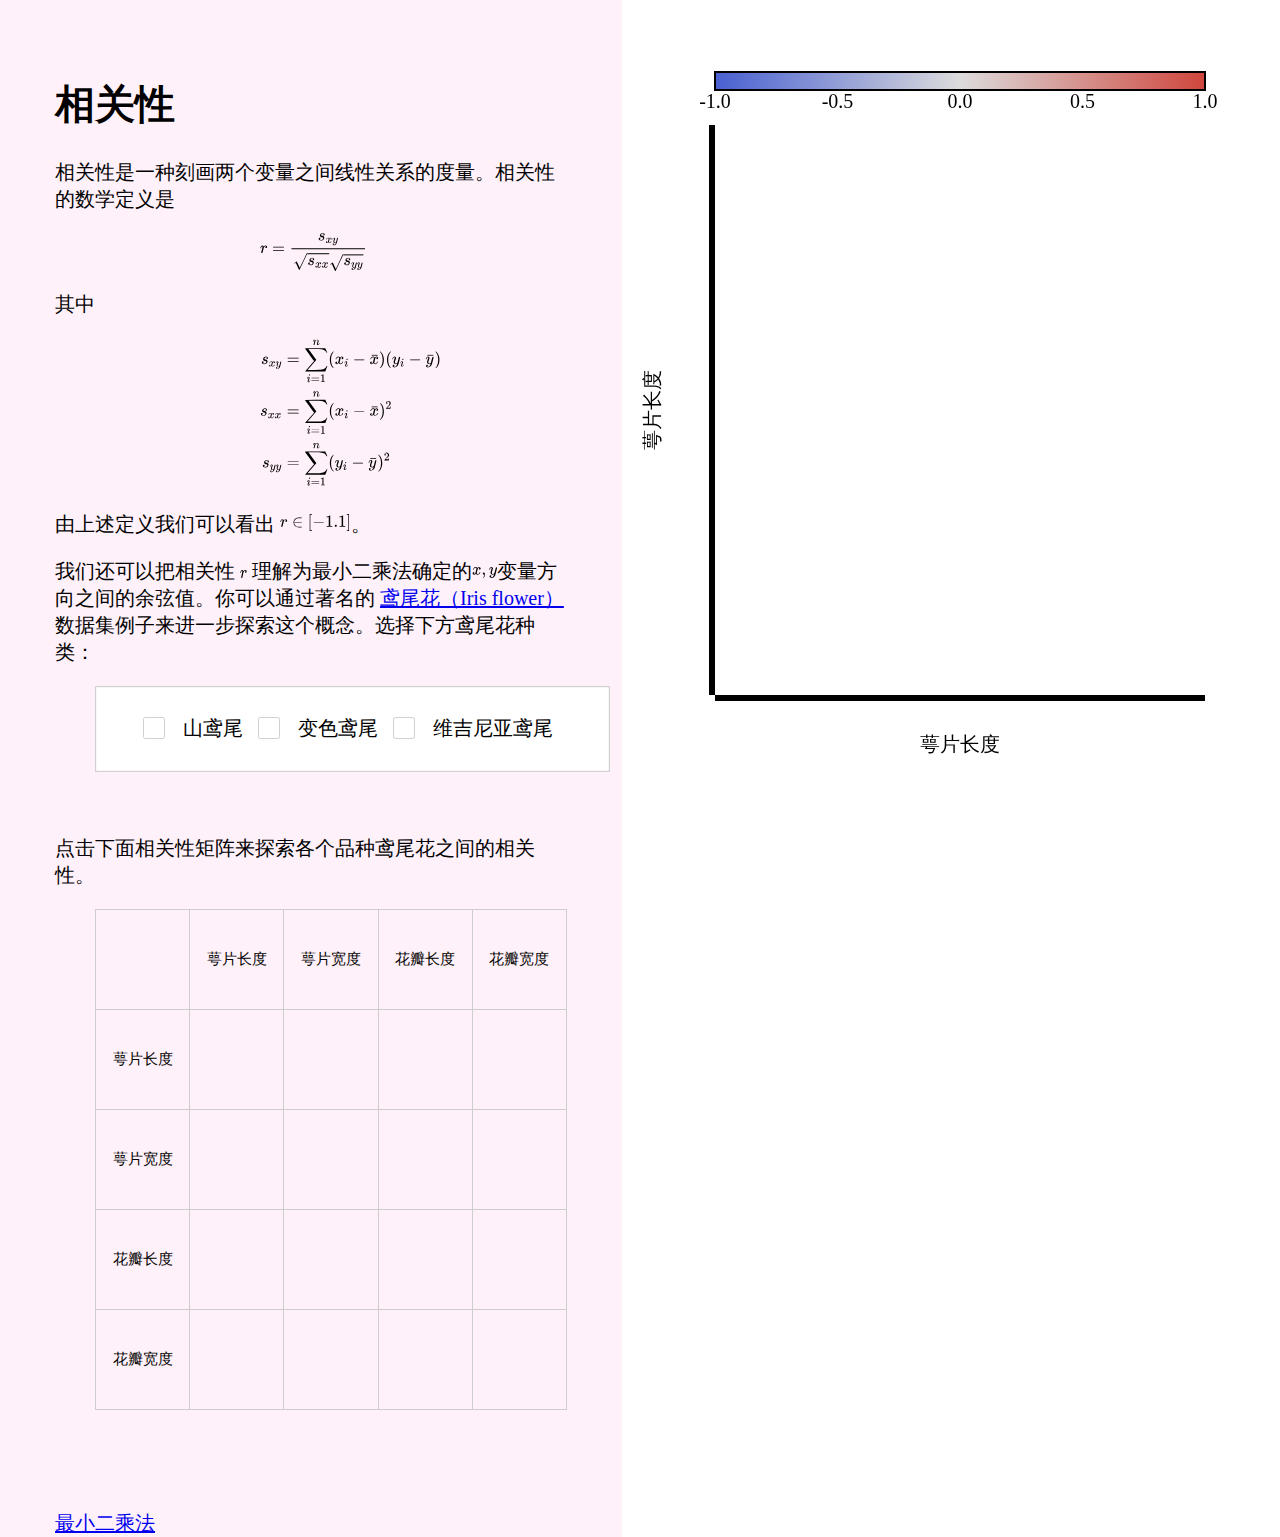
==== index.html @ 07a54c45 "sssdl" ====
<html>

<head>
    <title>回归分析</title>
    <script src="./js/d3.min.js"></script>
    <script src="./js/jquery.min.js"></script>
    <script src="./js/jquery-ui.js"></script>
    <script src="./js/jstat.min.js"></script>
    <script src="./js/data.js"></script>
    <script src="./js/d3.tip.v0.6.3.js"></script>

</head>

</style>
<link href="./css/regression.css" rel="stylesheet" type="text/css" />

<body >
    <div id='left' class="text">
        <div id="reminder" style="position: absolute;left: 73%;top: 20px;"><b>请使用横屏观看</b></div>
        <div>
            <h1>相关性</h1>
              <p>相关性是一种刻画两个变量之间线性关系的度量。相关性的数学定义是</p>
            <img src="[data-uri]">
          
            <p>
                其中
            </p>
                <span >
                   <img src='[data-uri]'>
         
                </span>
                <br>  <br>
                由上述定义我们可以看出
                <img style="margin-left: 0;" src="[data-uri]">。
           
            <p>我们还可以把相关性
                <img style="margin-left: 0;" src='[data-uri]'>
                理解为最小二乘法确定的<img style="margin-left: 0;" src='[data-uri]'>变量方向之间的余弦值。你可以通过著名的
                <a href="https://www.knowpia.cn/pages/%E9%B8%A2%E5%B0%BE%E8%8A%B1%E5%8D%89%E6%95%B0%E6%8D%AE%E9%9B%86">鸢尾花（Iris flower）</a>数据集例子来进一步探索这个概念。选择下方鸢尾花种类：</p>

            <div class="interactive-wrapper">
                <form id="data_corr" onchange="data_set(this)" class="form-board">
                    <label class="form-check">山鸢尾
                        <input type="checkbox" name="correlation" value="setosa">
                        <span class="checkbox-mark"></span>
                    </label>

                    <label class="form-check">变色鸢尾
                        <input type="checkbox" name="correlation" value="versicolor">
                        <span class="checkbox-mark"></span>
                    </label>

                    <label class="form-check">维吉尼亚鸢尾
                        <input type="checkbox" name="correlation" value="virginica">
                        <span class="checkbox-mark"></span>
                    </label>

                </form>
            </div>
            <br>
            <p>点击下面相关性矩阵来探索各个品种鸢尾花之间的相关性。</p>
            <div>
                <table id="table_corr" >

                    <tbody>
                        <tr>
                            <td></td>
                            <td>萼片长度</td>
                            <td>萼片宽度</td>
                            <td>花瓣长度</td>
                            <td>花瓣宽度</td>
                        </tr>
                        <tr>
                            <td>萼片长度</td>
                            <td></td>
                            <td></td>
                            <td></td>
                            <td></td>
                        </tr>
                        <tr>
                            <td>萼片宽度</td>
                            <td></td>
                            <td></td>
                            <td></td>
                            <td></td>
                        </tr>
                        <tr>
                            <td>花瓣长度</td>
                            <td></td>
                            <td></td>
                            <td></td>
                            <td></td>
                        </tr>
                        <tr>
                            <td>花瓣宽度</td>
                            <td></td>
                            <td></td>
                            <td></td>
                            <td></td>
                        </tr>
                    </tbody>
                </table>
            </div>
        </div>
              
        <div style="clear: both;"><a  href="./html/2.OLS.html">最小二乘法</a></div>
        
    </div>

    <div class="svgdiv">
        <div id="svgCorr" style="height: 100%;" >
           

        </div>
      </div>

  
       
        
</body>
<script src="./js/regression.js"></script>

</html>
---- css/regression.css ----
body{
    font-size: 20px;
    width: 100%;margin: 0;
}
.text{
    float: left;width: 40%;padding-right: 55px;background: #FFF1F9;padding-left: 55px;padding-top: 50px;
}
.cbox {
    float: left;
}

#table_corr {
    font-size: 12px;
    cursor: pointer;
    float: left;
    text-align: center;
    margin-left: 40px;
    font-size: 15px;
}
.data {
    fill: #3987BD;
    cursor: pointer;
}

table {
    border-collapse: collapse;
    margin-bottom: 100px;
}

td {
    height: 100px;
    width: 100px;
}

table, td {
    border: 1px solid #CDCDCD;
}

.form-board {
    color: black;
    background-color: white;
    border: 1px solid #D0D0D0;
    box-shadow: inset 0px 0px 1px 0px #ABABAB;
    padding: 5%;
    width: 80%;
}

.form-check {
    position: relative;
    padding-left: 2em;
    padding-right: 0.5em;
    cursor: pointer;
    -webkit-user-select: none;
    -moz-user-select: none;
    -ms-user-select: none;
    user-select: none;
}

.form-check input {
    position: absolute;
    opacity: 0;
    cursor: pointer;
}

.checkbox-mark {
    position: absolute;
    top: 0;
    left: 0;
    height: 20px;
    width: 20px;
    background-color: rgba(255, 255, 255, 0.8);
    border: 1px solid #D0D0D0;
    border-radius: 10%;
}

.form-check:hover input~.checkbox-mark {
    background-color: #ccc;
}

.form-check input:checked~.checkbox-mark {
    background-color: white;
}

.checkbox-mark:after {
    content: "";
    position: absolute;
    display: none;
}

.form-check input:checked~.checkbox-mark:after {
    display: block;
}

.form-check .checkbox-mark:after {
    left: 6px;
    top: 2.5px;
    width: 5px;
    height: 10px;
    border: solid #64bdff;
    border-width: 0 3px 3px 0;
    -webkit-transform: rotate(45deg);
    -ms-transform: rotate(45deg);
    transform: rotate(45deg);
}

.interactive-wrapper {
    margin-left: 40px;
    display: block;
    text-align: center;
    width: 570px;
}  
img{
    margin-left: 40%;
}

.click { background-color: #fff; }
.hover { background-color:  #fff }

.hover_corr { opacity: 0.6 !important; }
.click_corr { border: 3px solid  #fff !important; }

.svgdiv{
    margin: 0 auto;
    float: left;
    width: 50%;
    padding-right: 10px;
    height: 80%;
    margin-top: 50px;
    margin-left: 0px;
    position: fixed;
    left: 50%;
}
#reminder{
    display: none;
}
@media screen and (max-width: 1200px) {
    html{
        width: 200%;
    }
    .svgdiv{
        position:fixed; 
        left: 45%;
        height: 800px;
        
        /* bottom: 20px; */
    } 

}
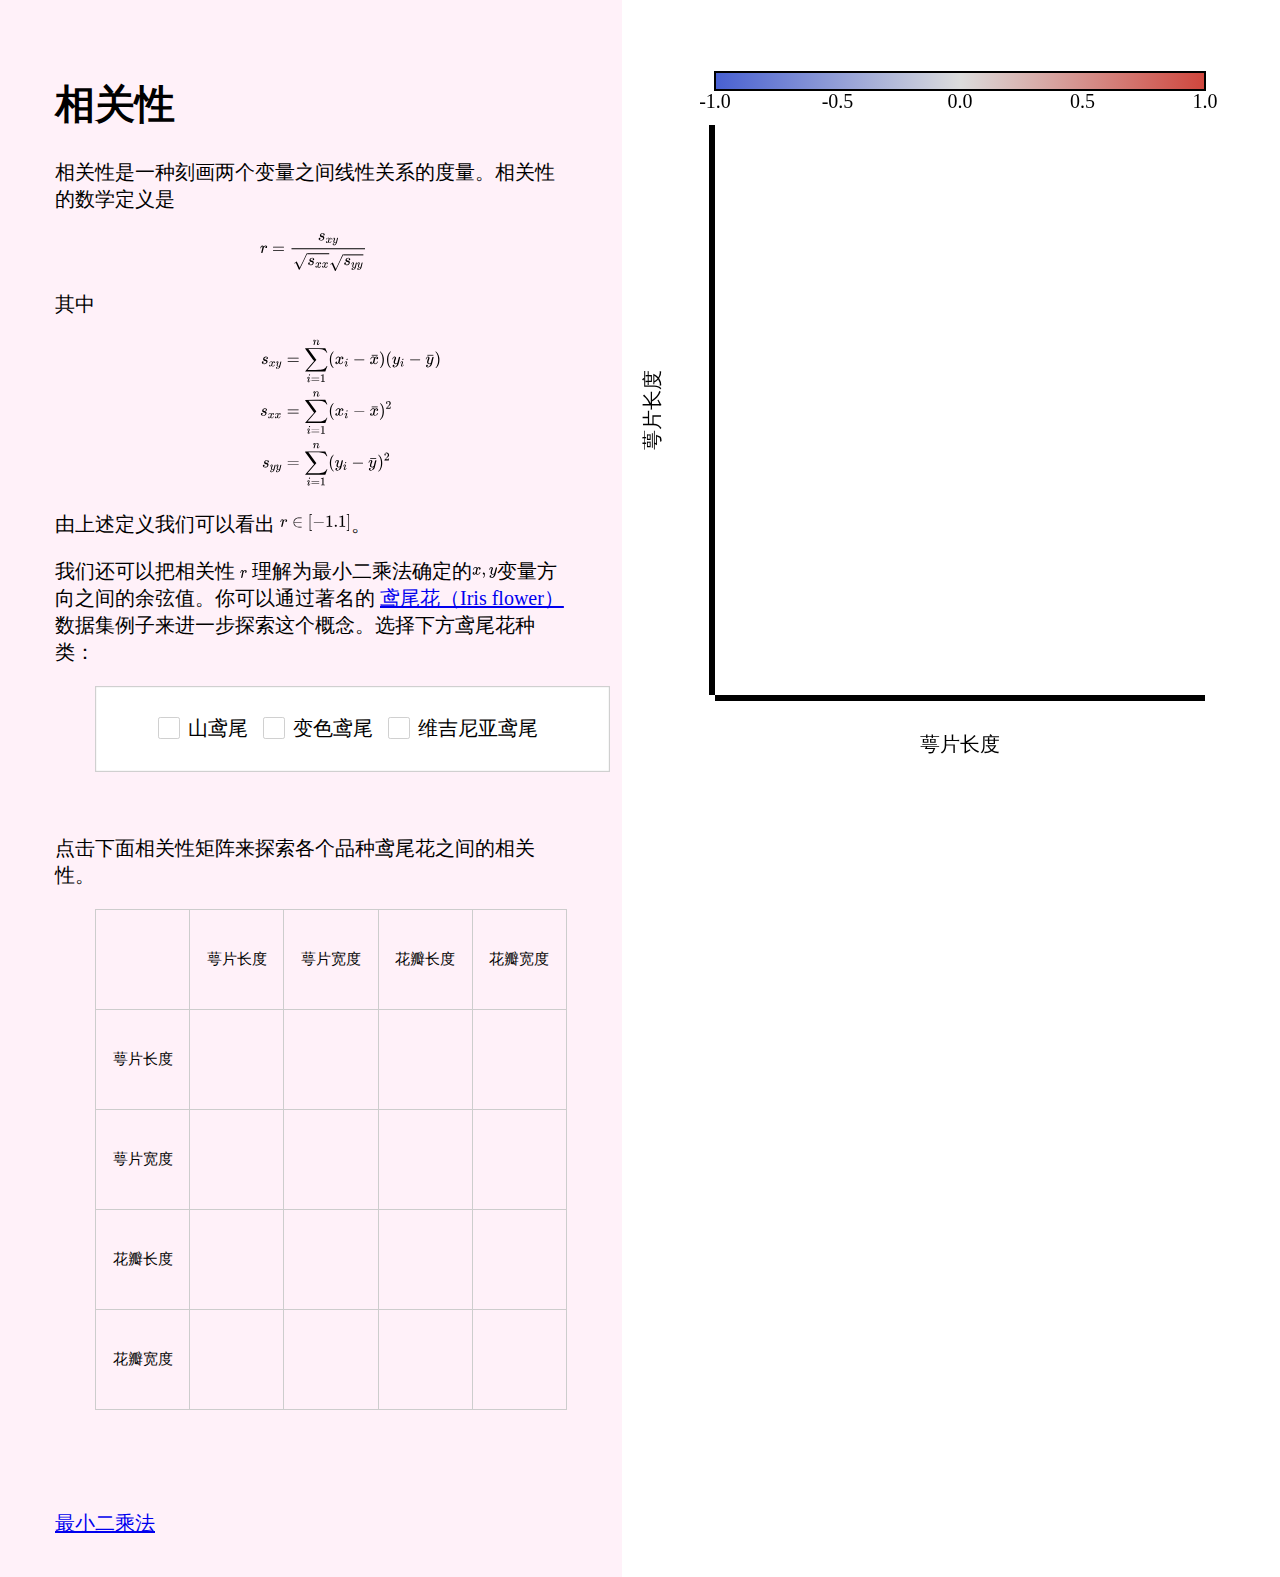
==== commit 6da57c51: "sssdl" ====
--- a/index.html
+++ b/index.html
@@ -16,7 +16,7 @@
 
 <body >
     <div id='left' class="text">
-        <div id="reminder" style="position: absolute;left: 73%;top: 20px;"><b>请使用横屏观看</b></div>
+        <div id="reminder" style="position: absolute;left: 30%;top: 20px;"><b>推荐请使用横屏观看</b></div>
         <div>
             <h1>相关性</h1>
               <p>相关性是一种刻画两个变量之间线性关系的度量。相关性的数学定义是</p>
@@ -103,12 +103,12 @@
             </div>
         </div>
               
-        <div style="clear: both;"><a  href="./html/2.OLS.html">最小二乘法</a></div>
+        <div style="clear: both;margin-bottom: 40px;"><a  href="./html/2.OLS.html">最小二乘法</a></div>
         
     </div>
 
     <div class="svgdiv">
-        <div id="svgCorr" style="height: 100%;" >
+        <div id="svgCorr">
            
 
         </div>
--- a/css/regression.css
+++ b/css/regression.css
@@ -1,10 +1,13 @@
 
 body{
     font-size: 20px;
-    width: 100%;margin: 0;
+    width: 100%;
+    margin: 0;
+    height: 100%;
 }
 .text{
-    float: left;width: 40%;padding-right: 55px;background: #FFF1F9;padding-left: 55px;padding-top: 50px;
+    float: left;width: 40%;
+    padding-right: 55px;background: #FFF1F9;padding-left: 55px;padding-top: 50px;
 }
 .cbox {
     float: left;
@@ -45,10 +48,12 @@
     padding: 5%;
     width: 80%;
 }
-
+#svgCorr{
+    height: 100%;
+}
 .form-check {
     position: relative;
-    padding-left: 2em;
+    padding-left: 1.5em;
     padding-right: 0.5em;
     cursor: pointer;
     -webkit-user-select: none;
@@ -121,29 +126,59 @@
 .click_corr { border: 3px solid  #fff !important; }
 
 .svgdiv{
-    margin: 0 auto;
+    position: fixed;
+    /* margin: 0 auto; */
     float: left;
     width: 50%;
     padding-right: 10px;
     height: 80%;
     margin-top: 50px;
     margin-left: 0px;
-    position: fixed;
     left: 50%;
 }
 #reminder{
     display: none;
 }
+html{
+    width: 100%;
+    height: 100%;
+}
+.show{
+    position:relative !important;
+    opacity: 1;
+    display: block;
+    left: 25% !important;
+    top: 120px !important;
+}
+.notshow{
+     opacity: 0;
+    display: none;
+}
 @media screen and (max-width: 1200px) {
     html{
-        width: 200%;
+        width: 100%;
+        height: 50%;
     }
+    /* .text{
+        width: 40%;
+    } */
     .svgdiv{
-        position:fixed; 
-        left: 45%;
-        height: 800px;
-        
-        /* bottom: 20px; */
+        position:fixed;
+        left: 52%; 
+        height: 500px;
     } 
+    #reminder{
+        display: block;
+    }
+    /* label{
+        float: left;
+    }*/
 
-}
+    .interactive-wrapper{
+       margin-left: 0;
+       width: 510px;
+    } 
+    .form-board{
+        padding-left: 10px;
+    }
+} 
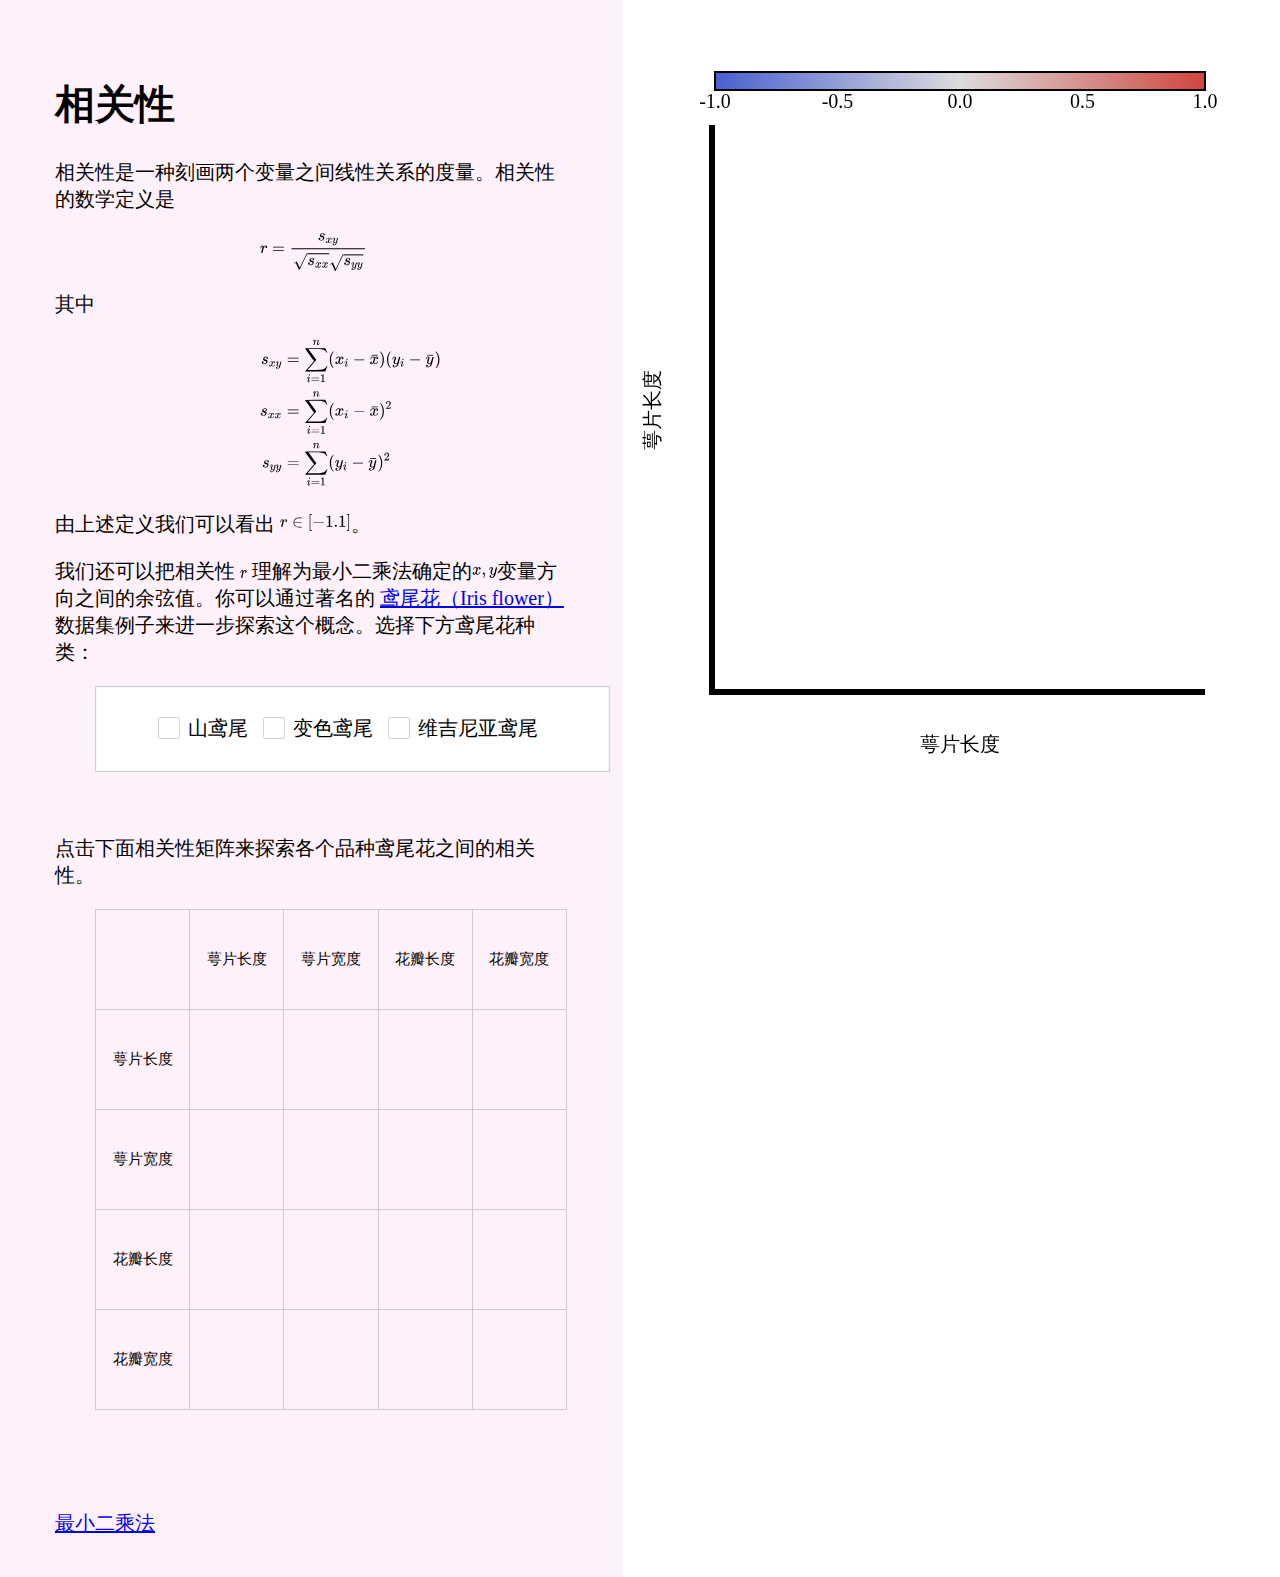
==== commit aef32113: "sssdl" ====
--- a/index.html
+++ b/index.html
@@ -13,10 +13,12 @@
 
 </style>
 <link href="./css/regression.css" rel="stylesheet" type="text/css" />
-
+<audio id="player" style="opacity: 0;">
+    <source id='asource' src="images/1.MP3" type="audio/mpeg"/>
+</audio>
 <body >
     <div id='left' class="text">
-        <div id="reminder" style="position: absolute;left: 30%;top: 20px;"><b>推荐请使用横屏观看</b></div>
+        <div id="reminder" style="position: absolute;top: 20px;"><b>推荐请使用横屏观看</b></div>
         <div>
             <h1>相关性</h1>
               <p>相关性是一种刻画两个变量之间线性关系的度量。相关性的数学定义是</p>
--- a/css/regression.css
+++ b/css/regression.css
@@ -138,6 +138,7 @@
 }
 #reminder{
     display: none;
+    left: 35%;
 }
 html{
     width: 100%;
@@ -155,25 +156,18 @@
     display: none;
 }
 @media screen and (max-width: 1200px) {
-    html{
-        width: 100%;
-        height: 50%;
-    }
-    /* .text{
-        width: 40%;
-    } */
+     /* .text{
+         font-size: 15px;
+     } */
     .svgdiv{
-        position:fixed;
-        left: 52%; 
-        height: 500px;
+        left: 52%;   
+        height: 350px;
+        margin-top: 0;
     } 
     #reminder{
         display: block;
+        left: 32%;   
     }
-    /* label{
-        float: left;
-    }*/
-
     .interactive-wrapper{
        margin-left: 0;
        width: 510px;
